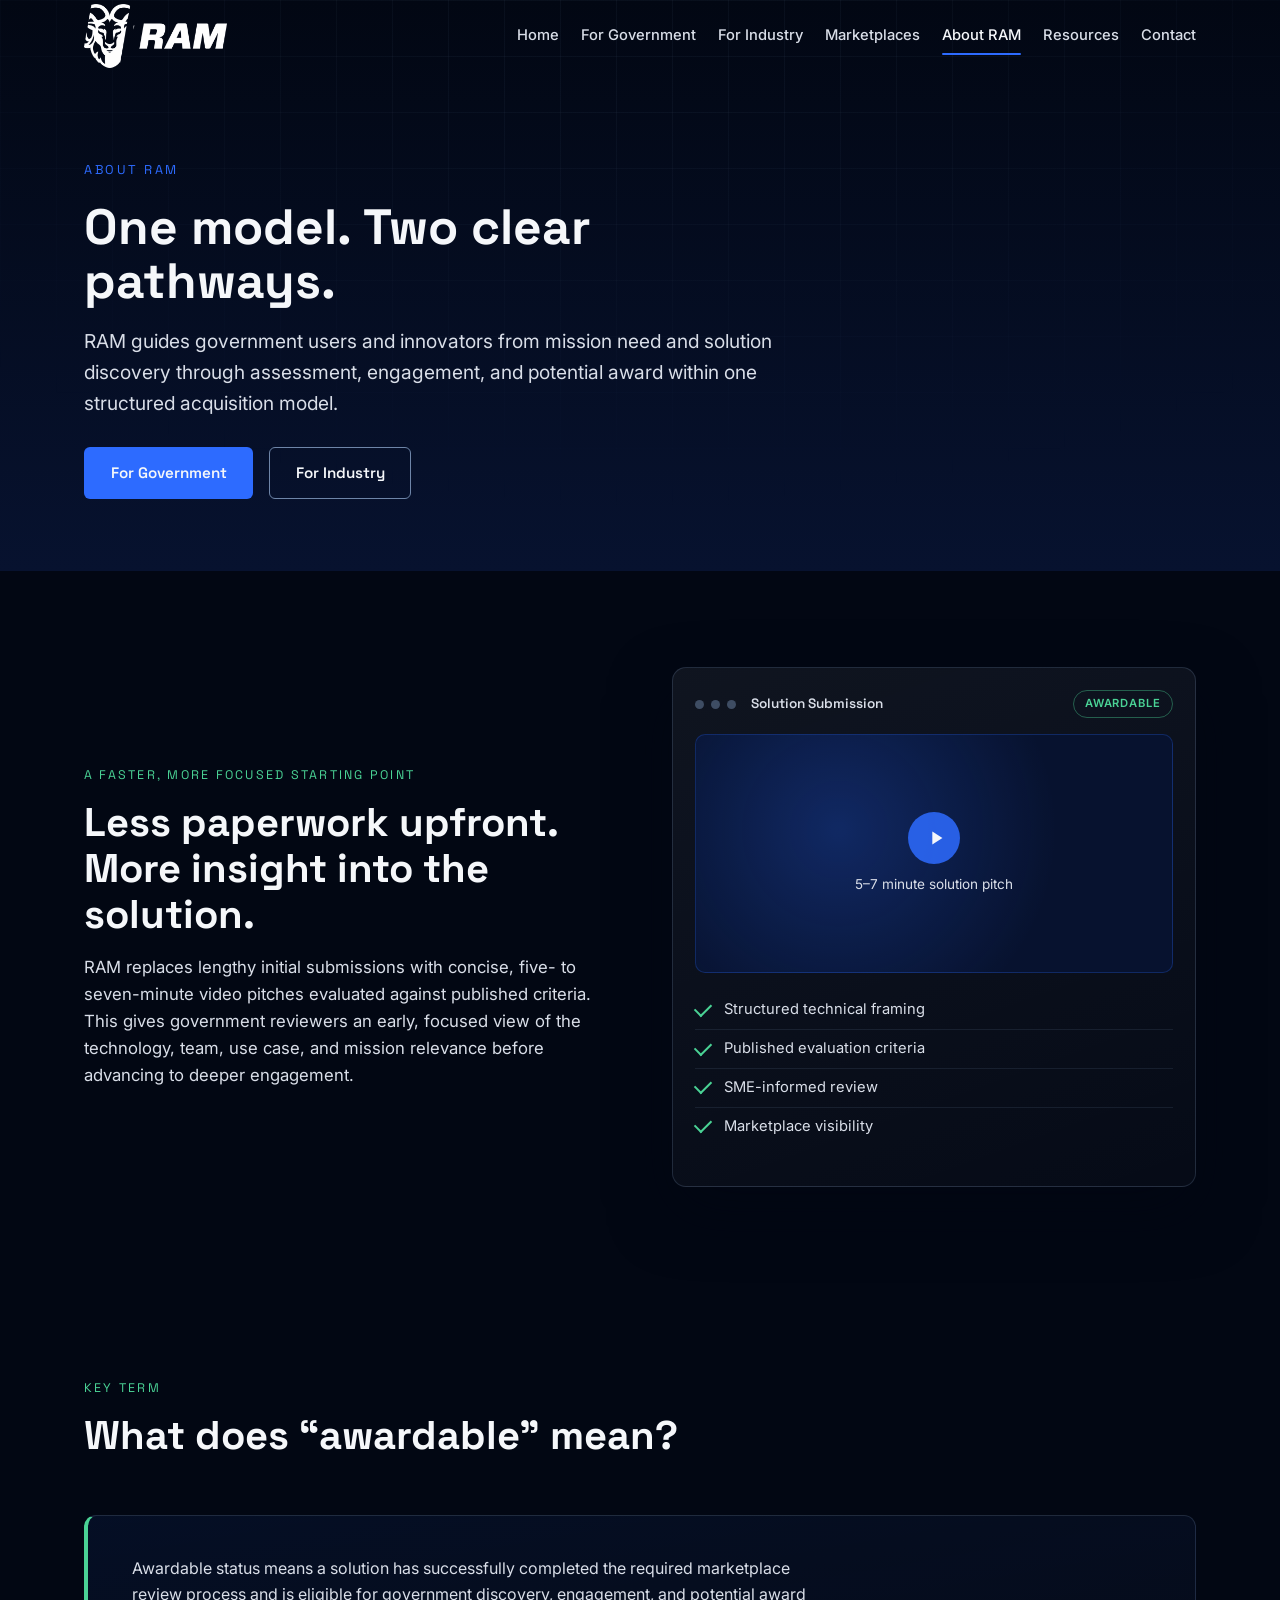
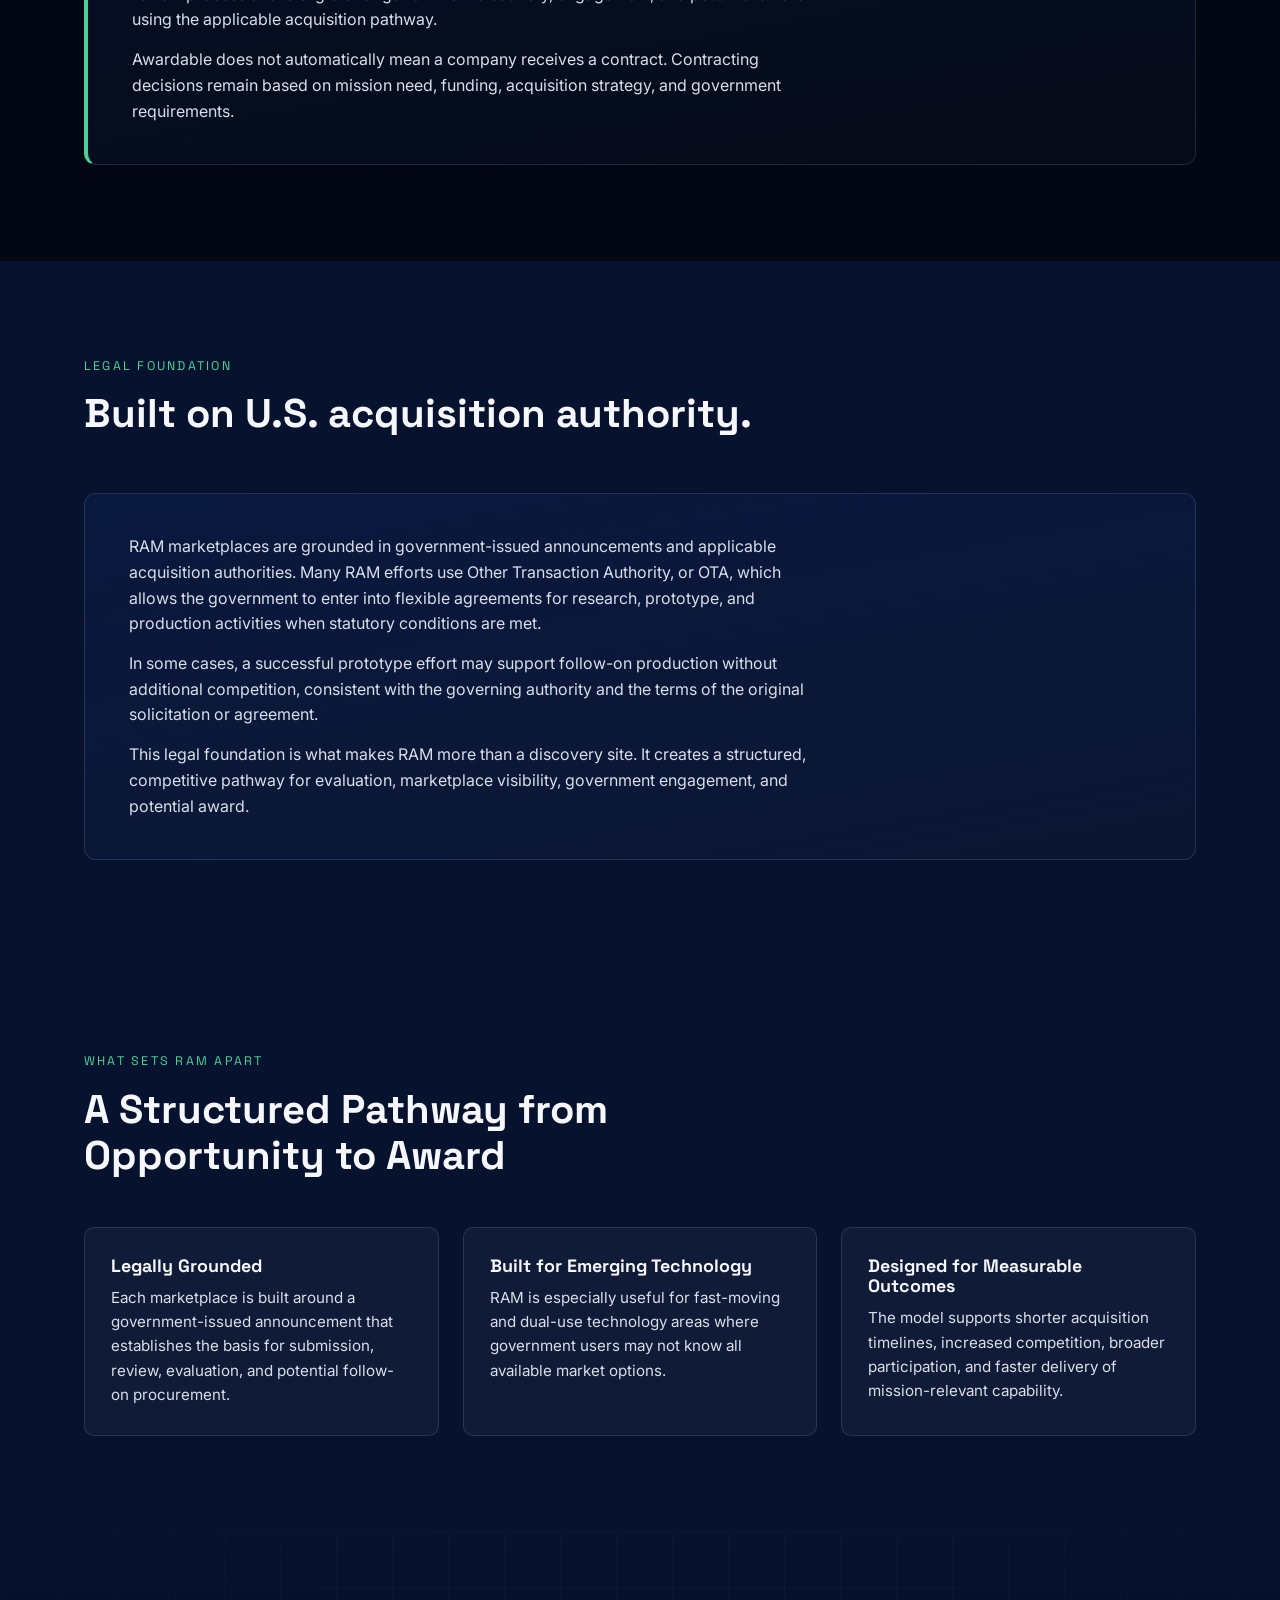
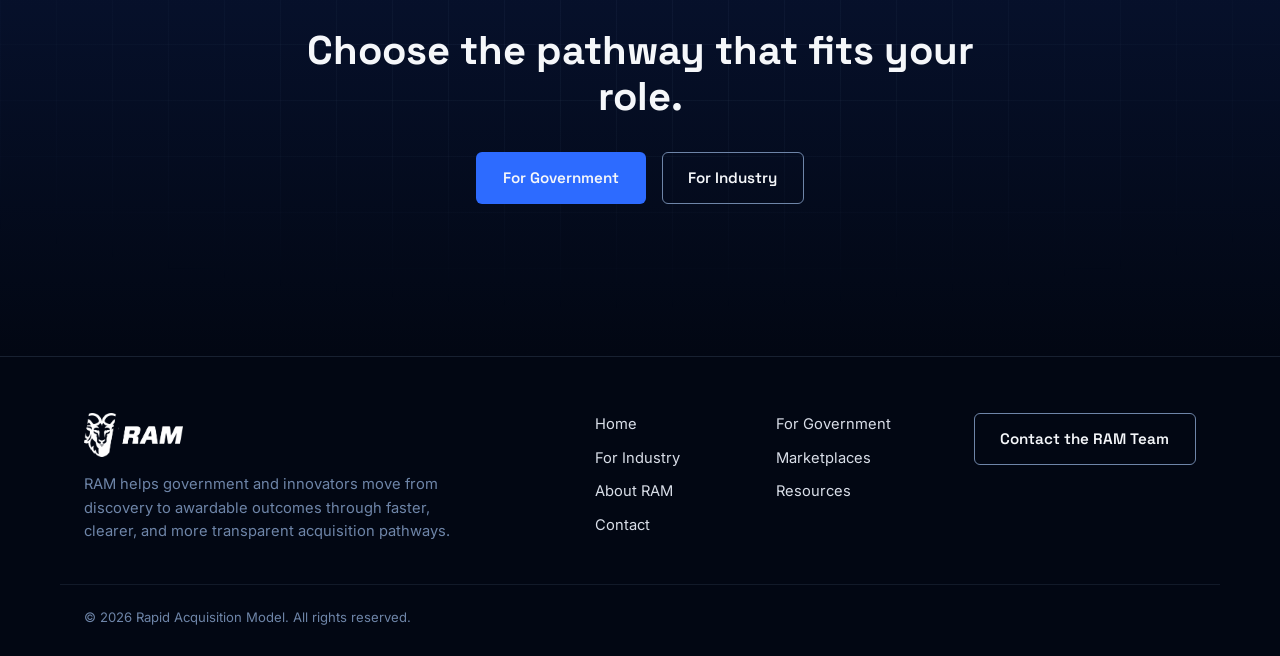
==== about/index.html @ b6690c90 "Restructure site to the Aug 2026 audience-routed layout Navigation becomes Home | For Government | F" ====
<!DOCTYPE html>
<html lang="en">
<head>
  <meta charset="UTF-8" />
  <meta name="viewport" content="width=device-width, initial-scale=1.0" />
  <title>About RAM | Rapid Acquisition Model</title>
  <meta name="description" content="How the Rapid Acquisition Model works: one structured acquisition model with two clear pathways, what awardable means, and the U.S. acquisition authority behind it." />
  <link rel="preconnect" href="https://fonts.googleapis.com" />
  <link rel="preconnect" href="https://fonts.gstatic.com" crossorigin />
  <link href="https://fonts.googleapis.com/css2?family=Inter:wght@400;500;600&family=Space+Grotesk:wght@500;600;700&display=swap" rel="stylesheet" />
  <link rel="stylesheet" href="../styles.css?v=11" />
</head>
<body>

  <header class="site-header" id="siteHeader">
    <div class="header-inner">
      <a href="../" class="brand" aria-label="Rapid Acquisition Model home">
        <img class="brand-logo" src="../assets/ram-logo.png?v=3" alt="RAM — Rapid Acquisition Marketplace" />
      </a>

      <nav class="main-nav" id="mainNav" aria-label="Primary">
        <a href="../">Home</a>
        <a href="../government/">For Government</a>
        <a href="../industry/">For Industry</a>
        <a href="../marketplaces/">Marketplaces</a>
        <a href="./" class="active" aria-current="page">About RAM</a>
        <a href="../resources/">Resources</a>
        <a href="../contact/">Contact</a>
      </nav>

      <button class="menu-toggle" id="menuToggle" aria-expanded="false" aria-controls="mainNav" aria-label="Toggle navigation menu">
        <span></span><span></span><span></span>
      </button>
    </div>
  </header>

  <main id="top">

    <!-- ============ Section 1 — Hero ============ -->
    <section class="page-hero">
      <div class="grid-overlay" aria-hidden="true"></div>
      <div class="container">
        <p class="hero-kicker">About RAM</p>
        <h1>One model. Two clear pathways.</h1>
        <p class="hero-sub">RAM guides government users and innovators from mission need and solution discovery through assessment, engagement, and potential award within one structured acquisition model.</p>
        <div class="hero-ctas">
          <a href="../government/" class="btn btn-primary">For Government</a>
          <a href="../industry/" class="btn btn-secondary">For Industry</a>
        </div>
      </div>
    </section>

    <!-- ============ Section 2 — A faster starting point ============ -->
    <section class="section starting-point" id="starting-point">
      <div class="container split">
        <div class="split-text">
          <p class="section-label reveal">A Faster, More Focused Starting Point</p>
          <h2 class="reveal">Less paperwork upfront. More insight into the solution.</h2>
          <p class="section-body reveal">RAM replaces lengthy initial submissions with concise, five- to seven-minute video pitches evaluated against published criteria. This gives government reviewers an early, focused view of the technology, team, use case, and mission relevance before advancing to deeper engagement.</p>
        </div>

        <div class="split-visual reveal" aria-label="Illustration of a video-based solution submission interface">
          <div class="ui-card">
            <div class="ui-card-header">
              <span class="ui-dot"></span><span class="ui-dot"></span><span class="ui-dot"></span>
              <span class="ui-title">Solution Submission</span>
              <span class="ui-status">Awardable</span>
            </div>
            <div class="ui-video">
              <span class="ui-play" aria-hidden="true">
                <svg viewBox="0 0 24 24" width="22" height="22" fill="#F5F7FA"><path d="M8 5v14l11-7z"/></svg>
              </span>
              <span class="ui-video-label">5–7 minute solution pitch</span>
            </div>
            <ul class="ui-checklist">
              <li>Structured technical framing</li>
              <li>Published evaluation criteria</li>
              <li>SME-informed review</li>
              <li>Marketplace visibility</li>
            </ul>
          </div>
        </div>
      </div>
    </section>

    <!-- ============ Section 3 — Awardable ============ -->
    <section class="section marketplaces" id="awardable">
      <div class="container">
        <p class="section-label reveal">Key Term</p>
        <h2 class="reveal">What does &ldquo;awardable&rdquo; mean?</h2>
        <div class="explain-band accent reveal">
          <p>Awardable status means a solution has successfully completed the required marketplace review process and is eligible for government discovery, engagement, and potential award using the applicable acquisition pathway.</p>
          <p>Awardable does not automatically mean a company receives a contract. Contracting decisions remain based on mission need, funding, acquisition strategy, and government requirements.</p>
        </div>
      </div>
    </section>

    <!-- ============ Section 4 — Legal foundation ============ -->
    <section class="section" id="authority">
      <div class="container">
        <p class="section-label reveal">Legal Foundation</p>
        <h2 class="reveal">Built on U.S. acquisition authority.</h2>
        <div class="explain-band reveal">
          <p>RAM marketplaces are grounded in government-issued announcements and applicable acquisition authorities. Many RAM efforts use Other Transaction Authority, or OTA, which allows the government to enter into flexible agreements for research, prototype, and production activities when statutory conditions are met.</p>
          <p>In some cases, a successful prototype effort may support follow-on production without additional competition, consistent with the governing authority and the terms of the original solicitation or agreement.</p>
          <p>This legal foundation is what makes RAM more than a discovery site. It creates a structured, competitive pathway for evaluation, marketplace visibility, government engagement, and potential award.</p>
        </div>
      </div>
    </section>

    <!-- ============ Section 5 — What Sets RAM Apart ============ -->
    <section class="section model" id="different">
      <div class="container">
        <p class="section-label reveal">What Sets RAM Apart</p>
        <h2 class="reveal">A Structured Pathway from Opportunity to Award</h2>

        <div class="card-row">
          <div class="info-card reveal">
            <h3>Legally Grounded</h3>
            <p>Each marketplace is built around a government-issued announcement that establishes the basis for submission, review, evaluation, and potential follow-on procurement.</p>
          </div>
          <div class="info-card reveal">
            <h3>Built for Emerging Technology</h3>
            <p>RAM is especially useful for fast-moving and dual-use technology areas where government users may not know all available market options.</p>
          </div>
          <div class="info-card reveal">
            <h3>Designed for Measurable Outcomes</h3>
            <p>The model supports shorter acquisition timelines, increased competition, broader participation, and faster delivery of mission-relevant capability.</p>
          </div>
        </div>
      </div>
    </section>

    <!-- ============ Section 6 — Closing CTA ============ -->
    <section class="section final-cta cta-band" id="engage">
      <div class="cta-bg" aria-hidden="true"><div class="grid-overlay"></div></div>
      <div class="container">
        <div class="cta-header">
          <h2 class="reveal">Choose the pathway that fits your role.</h2>
          <div class="cta-buttons reveal">
            <a href="../government/" class="btn btn-primary">For Government</a>
            <a href="../industry/" class="btn btn-secondary">For Industry</a>
          </div>
        </div>
      </div>
    </section>
  </main>

  <footer class="site-footer">
    <div class="container footer-grid">
      <div class="footer-brand">
        <a href="../" class="brand" aria-label="Rapid Acquisition Model home">
          <img class="brand-logo brand-logo-sm" src="../assets/ram-logo.png?v=3" alt="RAM — Rapid Acquisition Marketplace" />
        </a>
        <p>RAM helps government and innovators move from discovery to awardable outcomes through faster, clearer, and more transparent acquisition pathways.</p>
      </div>
      <nav class="footer-nav" aria-label="Footer">
        <a href="../">Home</a>
        <a href="../government/">For Government</a>
        <a href="../industry/">For Industry</a>
        <a href="../marketplaces/">Marketplaces</a>
        <a href="./">About RAM</a>
        <a href="../resources/">Resources</a>
        <a href="../contact/">Contact</a>
      </nav>
      <div class="footer-cta">
        <a href="../contact/" class="btn btn-secondary">Contact the RAM Team</a>
      </div>
    </div>
    <div class="container footer-bottom">
      <p>&copy; <span id="year"></span> Rapid Acquisition Model. All rights reserved.</p>
    </div>
  </footer>

  <script src="../script.js"></script>
</body>
</html>
---- styles.css ----
/* ==========================================================================
   Rapid Acquisition Marketplace — Design System
   Palette: Deep Navy #07122F, Midnight #020713, RAM Blue #2D6BFF,
   Steel Blue #6E85A8, Off White #F5F7FA, Cool Gray #D9DEE8, Signal Green #4AD295
   ========================================================================== */

:root {
  --navy: #07122F;
  --midnight: #020713;
  --blue: #2D6BFF;
  --steel: #6E85A8;
  --offwhite: #F5F7FA;
  --gray: #D9DEE8;
  --green: #4AD295;
  --card-bg: rgba(245, 247, 250, 0.04);
  --card-border: rgba(110, 133, 168, 0.25);
  --font-heading: "Space Grotesk", "Helvetica Neue", sans-serif;
  --font-body: "Inter", "Helvetica Neue", sans-serif;
  --container: 1160px;
  --header-h: 72px;
}

* { box-sizing: border-box; margin: 0; padding: 0; }

html { scroll-behavior: smooth; scroll-padding-top: calc(var(--header-h) + 12px); }

body {
  font-family: var(--font-body);
  background: var(--navy);
  color: var(--offwhite);
  line-height: 1.6;
  -webkit-font-smoothing: antialiased;
}

h1, h2, h3 { font-family: var(--font-heading); line-height: 1.15; }

h2 { font-size: clamp(1.7rem, 3.4vw, 2.5rem); max-width: 26ch; margin-bottom: 1rem; }

img, svg { display: block; max-width: 100%; }

a { color: inherit; }

.container { max-width: var(--container); margin: 0 auto; padding: 0 24px; }
.container.narrow { max-width: 820px; }

.section { padding: 96px 0; }

.section-label {
  font-family: var(--font-heading);
  text-transform: uppercase;
  letter-spacing: 0.18em;
  font-size: 0.78rem;
  color: var(--green);
  margin-bottom: 0.9rem;
}

.section-body { color: var(--gray); max-width: 64ch; font-size: 1.05rem; }

/* ============ Buttons ============ */
.btn {
  display: inline-block;
  font-family: var(--font-heading);
  font-weight: 600;
  font-size: 0.95rem;
  padding: 0.8rem 1.6rem;
  border-radius: 6px;
  text-decoration: none;
  border: 1px solid transparent;
  cursor: pointer;
  transition: transform 0.15s ease, box-shadow 0.15s ease, background 0.15s ease, border-color 0.15s ease;
}

.btn-primary {
  background: var(--blue);
  color: var(--offwhite);
}
.btn-primary:hover {
  background: #4a7eff;
  box-shadow: 0 6px 24px rgba(45, 107, 255, 0.35);
  transform: translateY(-1px);
}

.btn-secondary {
  background: transparent;
  color: var(--offwhite);
  border-color: var(--steel);
}
.btn-secondary:hover {
  border-color: var(--offwhite);
  transform: translateY(-1px);
}

/* ============ Header ============ */
.site-header {
  position: fixed;
  top: 0; left: 0; right: 0;
  z-index: 100;
  height: var(--header-h);
  background: transparent;
  border-bottom: 1px solid transparent;
  transition: background 0.25s ease, border-color 0.25s ease, backdrop-filter 0.25s ease;
}

.site-header.scrolled {
  background: rgba(2, 7, 19, 0.82);
  backdrop-filter: blur(12px);
  -webkit-backdrop-filter: blur(12px);
  border-bottom: 1px solid rgba(110, 133, 168, 0.25);
}

.header-inner {
  max-width: var(--container);
  margin: 0 auto;
  padding: 0 24px;
  height: 100%;
  display: flex;
  align-items: center;
  justify-content: space-between;
  gap: 24px;
}

.brand {
  display: flex;
  align-items: center;
  gap: 12px;
  text-decoration: none;
}

/* Official lockup is white-on-transparent; aligned with the content gutter. */
.brand-logo {
  height: 64px;
  width: auto;
}

.brand-logo-sm { height: 44px; margin-left: 0; }

.main-nav {
  display: flex;
  align-items: center;
  gap: 22px;
}

.main-nav a:not(.btn) {
  text-decoration: none;
  font-size: 0.92rem;
  font-weight: 500;
  color: var(--gray);
  transition: color 0.15s ease;
}
.main-nav a:not(.btn):hover { color: var(--offwhite); }

.main-nav a.active {
  color: var(--offwhite);
  position: relative;
}
.main-nav a.active::after {
  content: "";
  position: absolute;
  left: 0;
  right: 0;
  bottom: -8px;
  height: 2px;
  border-radius: 2px;
  background: var(--blue);
}

.nav-cta { padding: 0.55rem 1.15rem; font-size: 0.85rem; }

.menu-toggle {
  display: none;
  flex-direction: column;
  justify-content: center;
  gap: 5px;
  width: 42px;
  height: 42px;
  background: none;
  border: 1px solid var(--card-border);
  border-radius: 6px;
  cursor: pointer;
  padding: 10px;
}
.menu-toggle span {
  display: block;
  height: 2px;
  background: var(--offwhite);
  border-radius: 2px;
  transition: transform 0.2s ease, opacity 0.2s ease;
}
.menu-toggle[aria-expanded="true"] span:nth-child(1) { transform: translateY(7px) rotate(45deg); }
.menu-toggle[aria-expanded="true"] span:nth-child(2) { opacity: 0; }
.menu-toggle[aria-expanded="true"] span:nth-child(3) { transform: translateY(-7px) rotate(-45deg); }

/* ============ Hero ============ */
.hero {
  position: relative;
  min-height: 100vh;
  display: flex;
  align-items: center;
  padding: calc(var(--header-h) + 64px) 0 96px;
  background: linear-gradient(180deg, var(--midnight) 0%, var(--navy) 70%);
  overflow: hidden;
}

.hero-bg { position: absolute; inset: 0; }

.grid-overlay {
  position: absolute;
  inset: 0;
  background-image:
    linear-gradient(rgba(110, 133, 168, 0.07) 1px, transparent 1px),
    linear-gradient(90deg, rgba(110, 133, 168, 0.07) 1px, transparent 1px);
  background-size: 56px 56px;
  mask-image: radial-gradient(ellipse 80% 70% at 50% 40%, black 30%, transparent 100%);
  -webkit-mask-image: radial-gradient(ellipse 80% 70% at 50% 40%, black 30%, transparent 100%);
}

.hero-paths { position: absolute; inset: 0; width: 100%; height: 100%; }

.flow-path {
  stroke-dasharray: 6 10;
  animation: flow 22s linear infinite;
}
.flow-node { animation: pulse 3.2s ease-in-out infinite; }
.delay-1 { animation-delay: 1.2s; }
.delay-2 { animation-delay: 2.4s; }

@keyframes flow { to { stroke-dashoffset: -320; } }
@keyframes pulse { 0%, 100% { opacity: 0.4; } 50% { opacity: 1; } }

@media (prefers-reduced-motion: reduce) {
  .flow-path, .flow-node { animation: none; }
  html { scroll-behavior: auto; }
}

.hero-content { position: relative; z-index: 1; }

.hero-grid {
  display: grid;
  grid-template-columns: 1.1fr 0.9fr;
  gap: 56px;
  align-items: center;
  margin-bottom: 2.6rem;
}

.hero-video { min-width: 0; }

.video-frame {
  position: relative;
  aspect-ratio: 16 / 9;
  border-radius: 12px;
  overflow: hidden;
  border: 1px solid rgba(45, 107, 255, 0.35);
  background: var(--midnight);
  box-shadow: 0 24px 64px rgba(2, 7, 19, 0.65), 0 0 0 1px rgba(45, 107, 255, 0.12);
}

.video-frame iframe {
  position: absolute;
  inset: 0;
  width: 100%;
  height: 100%;
  border: 0;
}

.video-caption {
  margin-top: 0.9rem;
  text-align: center;
  font-size: 0.88rem;
  color: var(--steel);
}

.hero-kicker {
  font-family: var(--font-heading);
  text-transform: uppercase;
  letter-spacing: 0.2em;
  font-size: 0.8rem;
  color: var(--blue);
  margin-bottom: 1.2rem;
}

.hero h1 {
  font-size: clamp(2.1rem, 3.6vw, 3.1rem);
  font-weight: 700;
  line-height: 1.08;
  max-width: 21ch;
  margin-bottom: 1.4rem;
}

.hero-sub {
  font-size: clamp(1.05rem, 1.6vw, 1.2rem);
  color: var(--gray);
  max-width: 60ch;
  margin-bottom: 2rem;
}

.hero-ctas { display: flex; gap: 16px; flex-wrap: wrap; margin-top: 2.6rem; }

.hero-support { color: var(--steel); font-size: 0.95rem; max-width: 60ch; }

.proof-chips {
  display: grid;
  grid-template-columns: repeat(4, 1fr);
  gap: 16px;
  list-style: none;
}
.proof-chips li {
  font-family: var(--font-heading);
  font-size: 0.95rem;
  font-weight: 500;
  text-align: center;
  padding: 0.85rem 1.1rem;
  border: 1px solid var(--card-border);
  border-radius: 999px;
  background: var(--card-bg);
  color: var(--gray);
  transition: border-color 0.2s ease, color 0.2s ease, transform 0.2s ease;
}
.proof-chips li:hover {
  border-color: var(--blue);
  color: var(--offwhite);
  transform: translateY(-2px);
}

/* ============ Metrics ============ */
.metrics {
  background: var(--midnight);
  border-top: 1px solid rgba(110, 133, 168, 0.18);
  border-bottom: 1px solid rgba(110, 133, 168, 0.18);
  padding: 72px 0;
}

.metric-grid {
  display: grid;
  grid-template-columns: repeat(3, 1fr);
  gap: 28px;
}

.metric-card { padding: 8px 4px; }

.metric-value {
  display: block;
  font-family: var(--font-heading);
  font-size: clamp(2.2rem, 3.6vw, 3rem);
  font-weight: 700;
  color: var(--offwhite);
  margin-bottom: 0.3rem;
}

.metric-label {
  display: block;
  font-family: var(--font-heading);
  font-weight: 600;
  font-size: 0.98rem;
  color: var(--green);
  margin-bottom: 0.5rem;
}

.metric-card p { color: var(--steel); font-size: 0.9rem; }

/* ============ Generic cards ============ */
.card-row {
  display: grid;
  grid-template-columns: repeat(3, 1fr);
  gap: 24px;
  margin-top: 3rem;
}

.outcomes-row { grid-template-columns: repeat(4, 1fr); }

.info-card {
  background: var(--card-bg);
  border: 1px solid var(--card-border);
  border-radius: 10px;
  padding: 28px 26px;
  transition: border-color 0.2s ease, transform 0.2s ease;
}
.info-card:hover { border-color: var(--blue); transform: translateY(-3px); }
.info-card h3 { font-size: 1.12rem; margin-bottom: 0.6rem; }
.info-card p { color: var(--gray); font-size: 0.95rem; }

/* ============ Model cards ============ */
.model-cards {
  display: grid;
  grid-template-columns: repeat(3, 1fr);
  gap: 24px;
  margin-top: 3rem;
}

.model-card {
  text-align: left;
  font-family: var(--font-body);
  background: var(--card-bg);
  border: 1px solid var(--card-border);
  border-radius: 10px;
  padding: 30px 28px;
  color: var(--offwhite);
  cursor: pointer;
  transition: border-color 0.2s ease, transform 0.2s ease, box-shadow 0.2s ease;
}
.model-card:hover, .model-card:focus-visible {
  border-color: var(--blue);
  transform: translateY(-3px);
  box-shadow: 0 10px 32px rgba(2, 7, 19, 0.5);
}

.model-icon {
  display: inline-flex;
  align-items: center;
  justify-content: center;
  width: 52px;
  height: 52px;
  border-radius: 10px;
  background: rgba(45, 107, 255, 0.12);
  border: 1px solid rgba(45, 107, 255, 0.3);
  margin-bottom: 1.1rem;
}

.model-card h3 { font-size: 1.3rem; margin-bottom: 0.5rem; }
.model-card > p { color: var(--gray); font-size: 0.97rem; }

.model-expand {
  display: block;
  max-height: 0;
  overflow: hidden;
  color: var(--steel);
  font-size: 0.92rem;
  transition: max-height 0.3s ease, margin-top 0.3s ease;
}
.model-card:hover .model-expand,
.model-card[aria-expanded="true"] .model-expand {
  max-height: 8em;
  margin-top: 0.8rem;
}

/* ============ Starting point split ============ */
.starting-point { background: var(--midnight); }

.split {
  display: grid;
  grid-template-columns: 1fr 1fr;
  gap: 64px;
  align-items: center;
}

.split-text .btn { margin-top: 1.6rem; }

.ui-card {
  background: linear-gradient(160deg, rgba(245, 247, 250, 0.06), rgba(245, 247, 250, 0.02));
  border: 1px solid var(--card-border);
  border-radius: 14px;
  padding: 22px;
  box-shadow: 0 24px 60px rgba(2, 7, 19, 0.6);
}

.ui-card-header {
  display: flex;
  align-items: center;
  gap: 7px;
  margin-bottom: 16px;
}
.ui-dot { width: 9px; height: 9px; border-radius: 50%; background: var(--steel); opacity: 0.5; }
.ui-title {
  font-family: var(--font-heading);
  font-size: 0.85rem;
  font-weight: 600;
  margin-left: 8px;
  color: var(--gray);
}
.ui-status {
  margin-left: auto;
  font-size: 0.7rem;
  font-weight: 600;
  letter-spacing: 0.08em;
  text-transform: uppercase;
  color: var(--green);
  border: 1px solid rgba(74, 210, 149, 0.4);
  border-radius: 999px;
  padding: 0.25rem 0.7rem;
}

.ui-video {
  position: relative;
  aspect-ratio: 16 / 8;
  border-radius: 10px;
  background:
    radial-gradient(circle at 30% 40%, rgba(45, 107, 255, 0.25), transparent 60%),
    var(--navy);
  border: 1px solid rgba(45, 107, 255, 0.25);
  display: flex;
  flex-direction: column;
  align-items: center;
  justify-content: center;
  gap: 10px;
  margin-bottom: 18px;
}
.ui-play {
  display: inline-flex;
  align-items: center;
  justify-content: center;
  width: 52px;
  height: 52px;
  border-radius: 50%;
  background: rgba(45, 107, 255, 0.85);
  padding-left: 4px;
}
.ui-video-label { font-size: 0.85rem; color: var(--gray); }

.ui-checklist { list-style: none; margin-bottom: 18px; }
.ui-checklist li {
  position: relative;
  padding: 0.45rem 0 0.45rem 1.8rem;
  font-size: 0.92rem;
  color: var(--gray);
  border-bottom: 1px solid rgba(110, 133, 168, 0.15);
}
.ui-checklist li:last-child { border-bottom: none; }
.ui-checklist li::before {
  content: "";
  position: absolute;
  left: 0;
  top: 0.78em;
  width: 14px;
  height: 8px;
  border-left: 2px solid var(--green);
  border-bottom: 2px solid var(--green);
  transform: rotate(-45deg);
}

.ui-tags { display: flex; flex-wrap: wrap; gap: 8px; }
.ui-tags span {
  font-size: 0.72rem;
  font-weight: 600;
  letter-spacing: 0.05em;
  color: var(--steel);
  border: 1px solid var(--card-border);
  border-radius: 999px;
  padding: 0.25rem 0.7rem;
}

/* ============ Process ============ */
.process-layout {
  display: grid;
  grid-template-columns: 1fr 1.4fr;
  gap: 64px;
  align-items: start;
}

.process-intro {
  position: sticky;
  top: calc(var(--header-h) + 40px);
}

.process-steps {
  list-style: none;
  position: relative;
  padding-left: 0;
}
.process-steps::before {
  content: "";
  position: absolute;
  left: 27px;
  top: 10px;
  bottom: 10px;
  width: 1px;
  background: linear-gradient(180deg, var(--blue), rgba(110, 133, 168, 0.25));
}

.process-step {
  display: flex;
  gap: 28px;
  padding: 26px 0;
  position: relative;
}

.step-number {
  flex-shrink: 0;
  display: inline-flex;
  align-items: center;
  justify-content: center;
  width: 54px;
  height: 54px;
  border-radius: 50%;
  font-family: var(--font-heading);
  font-weight: 700;
  font-size: 1rem;
  color: var(--blue);
  background: var(--navy);
  border: 1px solid rgba(45, 107, 255, 0.45);
  position: relative;
  z-index: 1;
}

.process-step h3 { font-size: 1.2rem; margin-bottom: 0.4rem; }
.process-step p { color: var(--gray); font-size: 0.97rem; max-width: 52ch; }

/* ============ Marketplaces ============ */
.marketplaces { background: var(--midnight); }

.marketplace-grid {
  display: grid;
  grid-template-columns: repeat(2, 1fr);
  gap: 24px;
  margin-top: 3rem;
}

.marketplace-card {
  background: var(--card-bg);
  border: 1px solid var(--card-border);
  border-radius: 10px;
  padding: 30px 28px;
  display: flex;
  flex-direction: column;
  transition: border-color 0.25s ease, box-shadow 0.25s ease, transform 0.25s ease;
}
.marketplace-card:hover {
  border-color: var(--blue);
  box-shadow: 0 0 0 1px rgba(45, 107, 255, 0.3), 0 14px 40px rgba(2, 7, 19, 0.55);
  transform: translateY(-3px);
}

.marketplace-card h3 { font-size: 1.25rem; margin-bottom: 0.6rem; }
.marketplace-card > p { color: var(--gray); font-size: 0.96rem; margin-bottom: 1.2rem; }

.card-cta {
  margin-top: auto;
  font-family: var(--font-heading);
  font-weight: 600;
  font-size: 0.9rem;
  color: var(--blue);
  text-decoration: none;
}
.card-cta::after { content: " \2192"; transition: margin-left 0.15s ease; }
.card-cta:hover::after { margin-left: 4px; }

/* ============ Impact pillars ============ */
.impact { background: var(--midnight); }

.pillar-grid {
  display: grid;
  grid-template-columns: repeat(4, 1fr);
  gap: 24px;
  margin-top: 3rem;
}

.pillar-card {
  background: var(--card-bg);
  border: 1px solid var(--card-border);
  border-radius: 10px;
  padding: 28px 24px;
  transition: border-color 0.2s ease, transform 0.2s ease;
}
.pillar-card:hover { border-color: rgba(74, 210, 149, 0.5); transform: translateY(-3px); }

.pillar-icon {
  display: inline-flex;
  align-items: center;
  justify-content: center;
  width: 48px;
  height: 48px;
  border-radius: 10px;
  background: rgba(74, 210, 149, 0.1);
  border: 1px solid rgba(74, 210, 149, 0.3);
  margin-bottom: 1rem;
}

.pillar-card h3 { font-size: 1.08rem; margin-bottom: 0.5rem; }
.pillar-card p { color: var(--gray); font-size: 0.92rem; }

/* ============ Audience split ============ */
.audience-grid {
  display: grid;
  grid-template-columns: 1fr 1fr;
  gap: 28px;
  margin-top: 3rem;
}

.audience-card {
  background: linear-gradient(170deg, rgba(45, 107, 255, 0.08), rgba(245, 247, 250, 0.02));
  border: 1px solid var(--card-border);
  border-radius: 12px;
  padding: 40px 36px;
  display: flex;
  flex-direction: column;
}

.audience-tag {
  font-family: var(--font-heading);
  text-transform: uppercase;
  letter-spacing: 0.16em;
  font-size: 0.75rem;
  color: var(--green);
  margin-bottom: 1rem;
}

.audience-card h3 { font-size: 1.45rem; margin-bottom: 0.8rem; }
.audience-card > p { color: var(--gray); margin-bottom: 1.4rem; }

.audience-card ul {
  list-style: none;
  margin-bottom: 2rem;
}
.audience-card li {
  position: relative;
  padding: 0.4rem 0 0.4rem 1.7rem;
  color: var(--gray);
  font-size: 0.96rem;
}
.audience-card li::before {
  content: "";
  position: absolute;
  left: 0;
  top: 0.85em;
  width: 12px;
  height: 7px;
  border-left: 2px solid var(--blue);
  border-bottom: 2px solid var(--blue);
  transform: rotate(-45deg);
}

.audience-card .btn { margin-top: auto; align-self: flex-start; }

/* ============ FAQ ============ */
.faq { background: var(--midnight); }

.faq-list { margin-top: 2.4rem; }

.faq-item {
  border: 1px solid var(--card-border);
  border-radius: 10px;
  background: var(--card-bg);
  margin-bottom: 12px;
  overflow: hidden;
}

.faq-item summary {
  font-family: var(--font-heading);
  font-weight: 600;
  font-size: 1.02rem;
  padding: 20px 56px 20px 24px;
  cursor: pointer;
  list-style: none;
  position: relative;
  transition: color 0.15s ease;
}
.faq-item summary::-webkit-details-marker { display: none; }
.faq-item summary::after {
  content: "";
  position: absolute;
  right: 24px;
  top: 50%;
  width: 10px;
  height: 10px;
  border-right: 2px solid var(--steel);
  border-bottom: 2px solid var(--steel);
  transform: translateY(-70%) rotate(45deg);
  transition: transform 0.2s ease;
}
.faq-item[open] summary { color: var(--blue); }
.faq-item[open] summary::after { transform: translateY(-30%) rotate(225deg); }

.faq-item p {
  padding: 0 24px 22px;
  color: var(--gray);
  font-size: 0.97rem;
  max-width: 70ch;
}

/* ============ Final CTA / Contact ============ */
.final-cta {
  position: relative;
  background: linear-gradient(180deg, var(--navy) 0%, var(--midnight) 100%);
  overflow: hidden;
}

.cta-bg { position: absolute; inset: 0; }
.cta-bg .grid-overlay {
  mask-image: radial-gradient(ellipse 70% 60% at 50% 30%, black 20%, transparent 100%);
  -webkit-mask-image: radial-gradient(ellipse 70% 60% at 50% 30%, black 20%, transparent 100%);
}

.final-cta .container { position: relative; z-index: 1; }

.cta-header { text-align: center; margin-bottom: 3.5rem; }
.cta-header h2 { margin-left: auto; margin-right: auto; }
.cta-header .section-body { margin: 0 auto; }

.contact-form {
  max-width: 760px;
  margin: 0 auto;
  background: rgba(2, 7, 19, 0.6);
  border: 1px solid var(--card-border);
  border-radius: 14px;
  padding: 40px;
  backdrop-filter: blur(8px);
  -webkit-backdrop-filter: blur(8px);
}

.contact-form h3 {
  font-size: 1.35rem;
  margin-bottom: 1.8rem;
  text-align: center;
}

.form-grid {
  display: grid;
  grid-template-columns: 1fr 1fr;
  gap: 18px;
  margin-bottom: 1.8rem;
}

.form-grid label {
  display: flex;
  flex-direction: column;
  gap: 7px;
  font-size: 0.85rem;
  font-weight: 500;
  color: var(--gray);
}

.form-grid .full { grid-column: 1 / -1; }

.form-grid input,
.form-grid select,
.form-grid textarea {
  font-family: var(--font-body);
  font-size: 0.95rem;
  color: var(--offwhite);
  background: rgba(245, 247, 250, 0.05);
  border: 1px solid var(--card-border);
  border-radius: 7px;
  padding: 0.7rem 0.9rem;
  transition: border-color 0.15s ease, box-shadow 0.15s ease;
}
.form-grid input:focus,
.form-grid select:focus,
.form-grid textarea:focus {
  outline: none;
  border-color: var(--blue);
  box-shadow: 0 0 0 3px rgba(45, 107, 255, 0.2);
}

.form-grid select option { background: var(--navy); }

.consent {
  flex-direction: row !important;
  align-items: flex-start;
  gap: 10px !important;
}
.consent input {
  width: 18px;
  height: 18px;
  margin-top: 2px;
  accent-color: var(--blue);
}

.contact-form .btn { display: block; width: 100%; }

.form-confirmation {
  margin-top: 1.4rem;
  text-align: center;
  color: var(--green);
  font-weight: 500;
}

/* Shown when the submission could not be delivered. */
.form-confirmation.is-error { color: #FF9A8B; }

/* ============ Footer ============ */
.site-footer {
  background: var(--midnight);
  border-top: 1px solid rgba(110, 133, 168, 0.2);
  padding: 56px 0 28px;
}

.footer-grid {
  display: grid;
  grid-template-columns: 1.4fr 1fr auto;
  gap: 48px;
  align-items: start;
  margin-bottom: 40px;
}

.footer-brand p {
  margin-top: 1rem;
  color: var(--steel);
  font-size: 0.92rem;
  max-width: 44ch;
}

.footer-nav {
  display: grid;
  grid-template-columns: 1fr 1fr;
  gap: 10px 32px;
}
.footer-nav a {
  text-decoration: none;
  color: var(--gray);
  font-size: 0.92rem;
}
.footer-nav a:hover { color: var(--offwhite); }

.footer-bottom {
  border-top: 1px solid rgba(110, 133, 168, 0.15);
  padding-top: 22px;
  color: var(--steel);
  font-size: 0.82rem;
}

/* ============ Page hero (interior pages) ============ */
.page-hero {
  position: relative;
  padding: calc(var(--header-h) + 88px) 0 72px;
  background: linear-gradient(180deg, var(--midnight) 0%, var(--navy) 100%);
  overflow: hidden;
}

.page-hero .grid-overlay {
  mask-image: radial-gradient(ellipse 75% 90% at 50% 0%, black 20%, transparent 100%);
  -webkit-mask-image: radial-gradient(ellipse 75% 90% at 50% 0%, black 20%, transparent 100%);
}

.page-hero .container { position: relative; z-index: 1; }

.page-hero h1 {
  font-size: clamp(2rem, 4vw, 3.1rem);
  font-weight: 700;
  line-height: 1.1;
  max-width: 24ch;
  margin-bottom: 1.1rem;
}

.page-hero .hero-sub { margin-bottom: 0; }
.page-hero .hero-ctas { margin: 1.8rem 0 0; }

/* ============ CTA band (interior pages) ============ */
.cta-band { text-align: center; }
.cta-band h2 { margin-left: auto; margin-right: auto; }
.cta-band .section-body { margin: 0 auto; }

.cta-buttons {
  display: flex;
  justify-content: center;
  flex-wrap: wrap;
  gap: 16px;
  margin-top: 2rem;
}

/* ============ Resource cards ============ */
.resource-grid {
  display: grid;
  grid-template-columns: repeat(3, 1fr);
  gap: 24px;
  margin-top: 3rem;
}

.resource-card {
  background: var(--card-bg);
  border: 1px solid var(--card-border);
  border-radius: 10px;
  padding: 28px 26px;
  display: flex;
  flex-direction: column;
  transition: border-color 0.2s ease, transform 0.2s ease;
}
.resource-card:hover { border-color: var(--blue); transform: translateY(-3px); }

.resource-card h3 { font-size: 1.12rem; margin-bottom: 0.6rem; }
.resource-card > p { color: var(--gray); font-size: 0.93rem; margin-bottom: 1.2rem; }

.resource-meta {
  display: flex;
  flex-wrap: wrap;
  gap: 8px;
  margin-bottom: 1.2rem;
}
.resource-meta span {
  font-size: 0.7rem;
  font-weight: 600;
  letter-spacing: 0.08em;
  text-transform: uppercase;
  color: var(--steel);
  border: 1px solid var(--card-border);
  border-radius: 999px;
  padding: 0.25rem 0.7rem;
}
.resource-meta .audience { color: var(--green); border-color: rgba(74, 210, 149, 0.35); }

.resource-card .card-cta { margin-top: auto; }

/* ============ Featured link band ============ */
.featured-link {
  display: flex;
  align-items: center;
  justify-content: space-between;
  gap: 28px;
  flex-wrap: wrap;
  background: linear-gradient(170deg, rgba(45, 107, 255, 0.1), rgba(245, 247, 250, 0.02));
  border: 1px solid var(--card-border);
  border-radius: 12px;
  padding: 36px 40px;
  margin-top: 3rem;
}
.featured-link h3 { font-size: 1.3rem; margin-bottom: 0.4rem; }
.featured-link p { color: var(--gray); font-size: 0.95rem; max-width: 56ch; }

/* ============ Contact path cards ============ */
.contact-paths {
  display: grid;
  grid-template-columns: repeat(3, 1fr);
  gap: 24px;
  margin-top: 3rem;
}

.contact-path-card {
  background: var(--card-bg);
  border: 1px solid var(--card-border);
  border-radius: 10px;
  padding: 30px 28px;
  transition: border-color 0.2s ease, transform 0.2s ease;
}
.contact-path-card:hover { border-color: var(--blue); transform: translateY(-3px); }
.contact-path-card h3 { font-size: 1.15rem; margin-bottom: 0.6rem; }
.contact-path-card p { color: var(--gray); font-size: 0.94rem; }

/* ============ Recognition ============ */
.recognition-grid {
  display: grid;
  grid-template-columns: repeat(2, 1fr);
  gap: 24px;
  margin-top: 3rem;
}

.recognition-card {
  display: flex;
  gap: 20px;
  align-items: flex-start;
  background: var(--card-bg);
  border: 1px solid var(--card-border);
  border-radius: 10px;
  padding: 26px 26px;
  transition: border-color 0.2s ease;
}
.recognition-card:hover { border-color: rgba(74, 210, 149, 0.5); }

.recognition-icon {
  flex-shrink: 0;
  display: inline-flex;
  align-items: center;
  justify-content: center;
  width: 44px;
  height: 44px;
  border-radius: 10px;
  background: rgba(74, 210, 149, 0.1);
  border: 1px solid rgba(74, 210, 149, 0.3);
}

.recognition-card h3 { font-size: 1.02rem; margin-bottom: 0.3rem; }
.recognition-card p { color: var(--gray); font-size: 0.92rem; }

/* ============ Explanation band ============ */
.explain-band {
  background: linear-gradient(170deg, rgba(45, 107, 255, 0.08), rgba(245, 247, 250, 0.02));
  border: 1px solid var(--card-border);
  border-radius: 12px;
  padding: 40px 44px;
  margin-top: 3.5rem;
}
.explain-band h3 { font-size: 1.35rem; margin-bottom: 0.7rem; }
.explain-band p { color: var(--gray); max-width: 70ch; }

/* ============ Process step bullets ============ */
.process-step ul {
  list-style: none;
  margin-top: 0.7rem;
}
.process-step ul li {
  position: relative;
  padding: 0.28rem 0 0.28rem 1.6rem;
  color: var(--gray);
  font-size: 0.94rem;
}
.process-step ul li a {
  color: var(--gray);
  text-decoration: underline;
  text-decoration-color: rgba(45, 107, 255, 0.5);
  text-underline-offset: 3px;
  transition: color 0.15s ease;
}
.process-step ul li a:hover { color: var(--offwhite); }
.process-step ul li::before {
  content: "";
  position: absolute;
  left: 0;
  top: 0.72em;
  width: 11px;
  height: 6px;
  border-left: 2px solid var(--blue);
  border-bottom: 2px solid var(--blue);
  transform: rotate(-45deg);
}

/* ============ Scroll reveal ============ */
.reveal {
  opacity: 0;
  transform: translateY(22px);
  transition: opacity 0.6s ease, transform 0.6s ease;
}
.reveal.visible { opacity: 1; transform: none; }

@media (prefers-reduced-motion: reduce) {
  .reveal { opacity: 1; transform: none; transition: none; }
}

/* ==========================================================================
   Brief components: BLUF, metric note, pathways, explainers
   ========================================================================== */

/* BLUF "What RAM Does" statement + callout */
.statement {
  font-family: var(--font-heading);
  font-weight: 500;
  font-size: clamp(1.3rem, 2.4vw, 1.7rem);
  line-height: 1.45;
  color: var(--offwhite);
  max-width: 60ch;
}
.statement strong { color: var(--blue); font-weight: 600; }

.callout-box {
  margin-top: 2rem;
  background: linear-gradient(170deg, rgba(45, 107, 255, 0.1), rgba(245, 247, 250, 0.02));
  border: 1px solid var(--card-border);
  border-left: 4px solid var(--blue);
  border-radius: 10px;
  padding: 26px 30px;
  color: var(--gray);
  font-size: 1.02rem;
  max-width: 78ch;
}

/* Note line below the metric strip */
.metric-note {
  margin-top: 2.4rem;
  text-align: center;
  color: var(--steel);
  font-size: 0.92rem;
  max-width: 90ch;
  margin-left: auto;
  margin-right: auto;
}

/* Contact path cards act as email links */
a.contact-path-card {
  text-decoration: none;
  color: inherit;
  display: flex;
  flex-direction: column;
}
a.contact-path-card .card-cta { margin-top: 1rem; }

/* Agency logo grid — each cell shows the approved logo file, or falls back to
   the agency name until that file is added to assets/agencies/. */
.agency-grid {
  display: grid;
  grid-template-columns: repeat(5, 1fr);
  gap: 20px;
}

.agency-logo {
  display: flex;
  align-items: center;
  justify-content: center;
  min-height: 120px;
  padding: 22px 18px;
  border: 1px solid var(--card-border);
  border-radius: 10px;
  background: var(--card-bg);
  transition: border-color 0.2s ease, transform 0.2s ease;
}
.agency-logo:hover { border-color: var(--steel); transform: translateY(-2px); }

/* Every logo file is centred on an identical 2.5:1 transparent canvas, so a
   full-width image gives each mark the same footprint and optical weight. */
.agency-logo img {
  width: 100%;
  height: auto;
}

.agency-logo .agency-name {
  display: none;
  font-family: var(--font-heading);
  font-weight: 600;
  font-size: 0.95rem;
  line-height: 1.3;
  text-align: center;
  color: var(--gray);
}
.agency-logo.logo-missing .agency-name { display: block; }

/* Caption above the marketplace-sponsors grid */
.org-caption {
  font-family: var(--font-heading);
  text-transform: uppercase;
  letter-spacing: 0.14em;
  font-size: 0.72rem;
  font-weight: 600;
  color: var(--steel);
  margin: 2.4rem 0 1rem;
}

/* Innovator pathway accent (green) to distinguish from government (blue) */
.process.pathway-innovator .process-steps::before {
  background: linear-gradient(180deg, var(--green), rgba(110, 133, 168, 0.25));
}
.process.pathway-innovator .step-number {
  color: var(--green);
  border-color: rgba(74, 210, 149, 0.5);
}
.process.pathway-innovator .process-step ul li::before {
  border-left-color: var(--green);
  border-bottom-color: var(--green);
}

/* Awardable / acquisition-authority explainer emphasis */
.explain-band.accent {
  border-left: 4px solid var(--green);
}
.explain-band p + p { margin-top: 0.9rem; }

/* ==========================================================================
   Aug 2026: audience-routed layout components
   ========================================================================== */

/* Standalone overview-video section (video no longer lives in the hero) */
.video-section { background: var(--midnight); text-align: center; }
.video-section h2 { margin: 0 auto 2.4rem; }
.video-section .video-frame { max-width: 860px; margin: 0 auto; }
.video-section .proof-chips { max-width: 860px; margin: 2.4rem auto 0; }

/* Compact marketplace preview (Home) — names only, no descriptions */
.mini-grid {
  display: grid;
  grid-template-columns: repeat(5, 1fr);
  gap: 16px;
  margin: 2.6rem 0 0;
}

.mini-card {
  display: flex;
  align-items: center;
  justify-content: center;
  text-align: center;
  min-height: 92px;
  padding: 18px 14px;
  font-family: var(--font-heading);
  font-weight: 600;
  font-size: 0.92rem;
  line-height: 1.3;
  color: var(--gray);
  text-decoration: none;
  background: var(--card-bg);
  border: 1px solid var(--card-border);
  border-radius: 10px;
  transition: border-color 0.2s ease, color 0.2s ease, transform 0.2s ease;
}
.mini-card:hover {
  border-color: var(--blue);
  color: var(--offwhite);
  transform: translateY(-2px);
}

/* "What do you need to do?" task cards on the audience pages */
.task-grid {
  display: grid;
  grid-template-columns: repeat(3, 1fr);
  gap: 24px;
  margin-top: 3rem;
}

.task-card {
  display: flex;
  flex-direction: column;
  background: var(--card-bg);
  border: 1px solid var(--card-border);
  border-radius: 10px;
  padding: 30px 28px;
  transition: border-color 0.2s ease, transform 0.2s ease;
}
.task-card:hover { border-color: var(--blue); transform: translateY(-3px); }
.task-card h3 { font-size: 1.15rem; margin-bottom: 0.6rem; }
.task-card p { color: var(--gray); font-size: 0.95rem; margin-bottom: 1.4rem; }
.task-card .btn { margin-top: auto; align-self: flex-start; }

/* Marketplace cards on the industry page carry a single action button */
.marketplace-card .btn { margin-top: auto; align-self: flex-start; }

/* Contact routing cards now drive the form rather than opening mail */
.contact-path-card .btn { margin-top: 1.4rem; align-self: flex-start; }
.contact-path-card { display: flex; flex-direction: column; }

/* Inquiry subtype is revealed only when the chosen type has subtypes */
.form-field-hidden { display: none !important; }

@media (max-width: 1024px) {
  .mini-grid { grid-template-columns: repeat(3, 1fr); }
  .task-grid { grid-template-columns: 1fr; }
}

@media (max-width: 560px) {
  .mini-grid { grid-template-columns: repeat(2, 1fr); }
}

/* ==========================================================================
   Responsive
   ========================================================================== */

@media (max-width: 1024px) {
  .hero-grid { grid-template-columns: 1fr; gap: 40px; }
  .metric-grid { grid-template-columns: repeat(3, 1fr); gap: 28px 20px; }
  .outcomes-row { grid-template-columns: repeat(2, 1fr); }
  .pillar-grid { grid-template-columns: repeat(2, 1fr); }
  .agency-grid { grid-template-columns: repeat(3, 1fr); }
  .card-row { grid-template-columns: 1fr; }
  .model-cards { grid-template-columns: 1fr; }
  .resource-grid { grid-template-columns: repeat(2, 1fr); }
  .contact-paths { grid-template-columns: 1fr; }
  .recognition-grid { grid-template-columns: 1fr; }
  .process-layout { grid-template-columns: 1fr; gap: 40px; }
  .process-intro { position: static; }
}

@media (max-width: 820px) {
  .section { padding: 72px 0; }

  .main-nav {
    position: fixed;
    top: var(--header-h);
    left: 0;
    right: 0;
    flex-direction: column;
    align-items: stretch;
    gap: 0;
    background: rgba(2, 7, 19, 0.97);
    border-bottom: 1px solid rgba(110, 133, 168, 0.25);
    padding: 12px 24px 24px;
    transform: translateY(-12px);
    opacity: 0;
    visibility: hidden;
    transition: transform 0.22s ease, opacity 0.22s ease, visibility 0.22s ease;
  }
  .main-nav.open {
    transform: none;
    opacity: 1;
    visibility: visible;
  }
  .main-nav a:not(.btn) {
    padding: 14px 4px;
    font-size: 1.05rem;
    border-bottom: 1px solid rgba(110, 133, 168, 0.12);
  }
  .nav-cta { margin-top: 16px; text-align: center; }

  .menu-toggle { display: flex; }

  .proof-chips { grid-template-columns: repeat(2, 1fr); }

  .split { grid-template-columns: 1fr; gap: 40px; }
  .audience-grid { grid-template-columns: 1fr; }
  .marketplace-grid { grid-template-columns: 1fr; }
  .footer-grid { grid-template-columns: 1fr; gap: 32px; }
}

@media (max-width: 560px) {
  .hero { padding-top: calc(var(--header-h) + 40px); }
  .brand-logo { height: 44px; }
  .metric-grid { grid-template-columns: 1fr; gap: 28px; }
  .outcomes-row, .pillar-grid, .proof-chips { grid-template-columns: 1fr; }
  .agency-grid { grid-template-columns: repeat(2, 1fr); }
  .form-grid { grid-template-columns: 1fr; }
  .contact-form { padding: 28px 20px; }
  .resource-grid { grid-template-columns: 1fr; }
  .featured-link { padding: 28px 24px; }
  .explain-band { padding: 28px 24px; }
  .audience-card { padding: 30px 24px; }
  .hero-ctas .btn { width: 100%; text-align: center; }
}
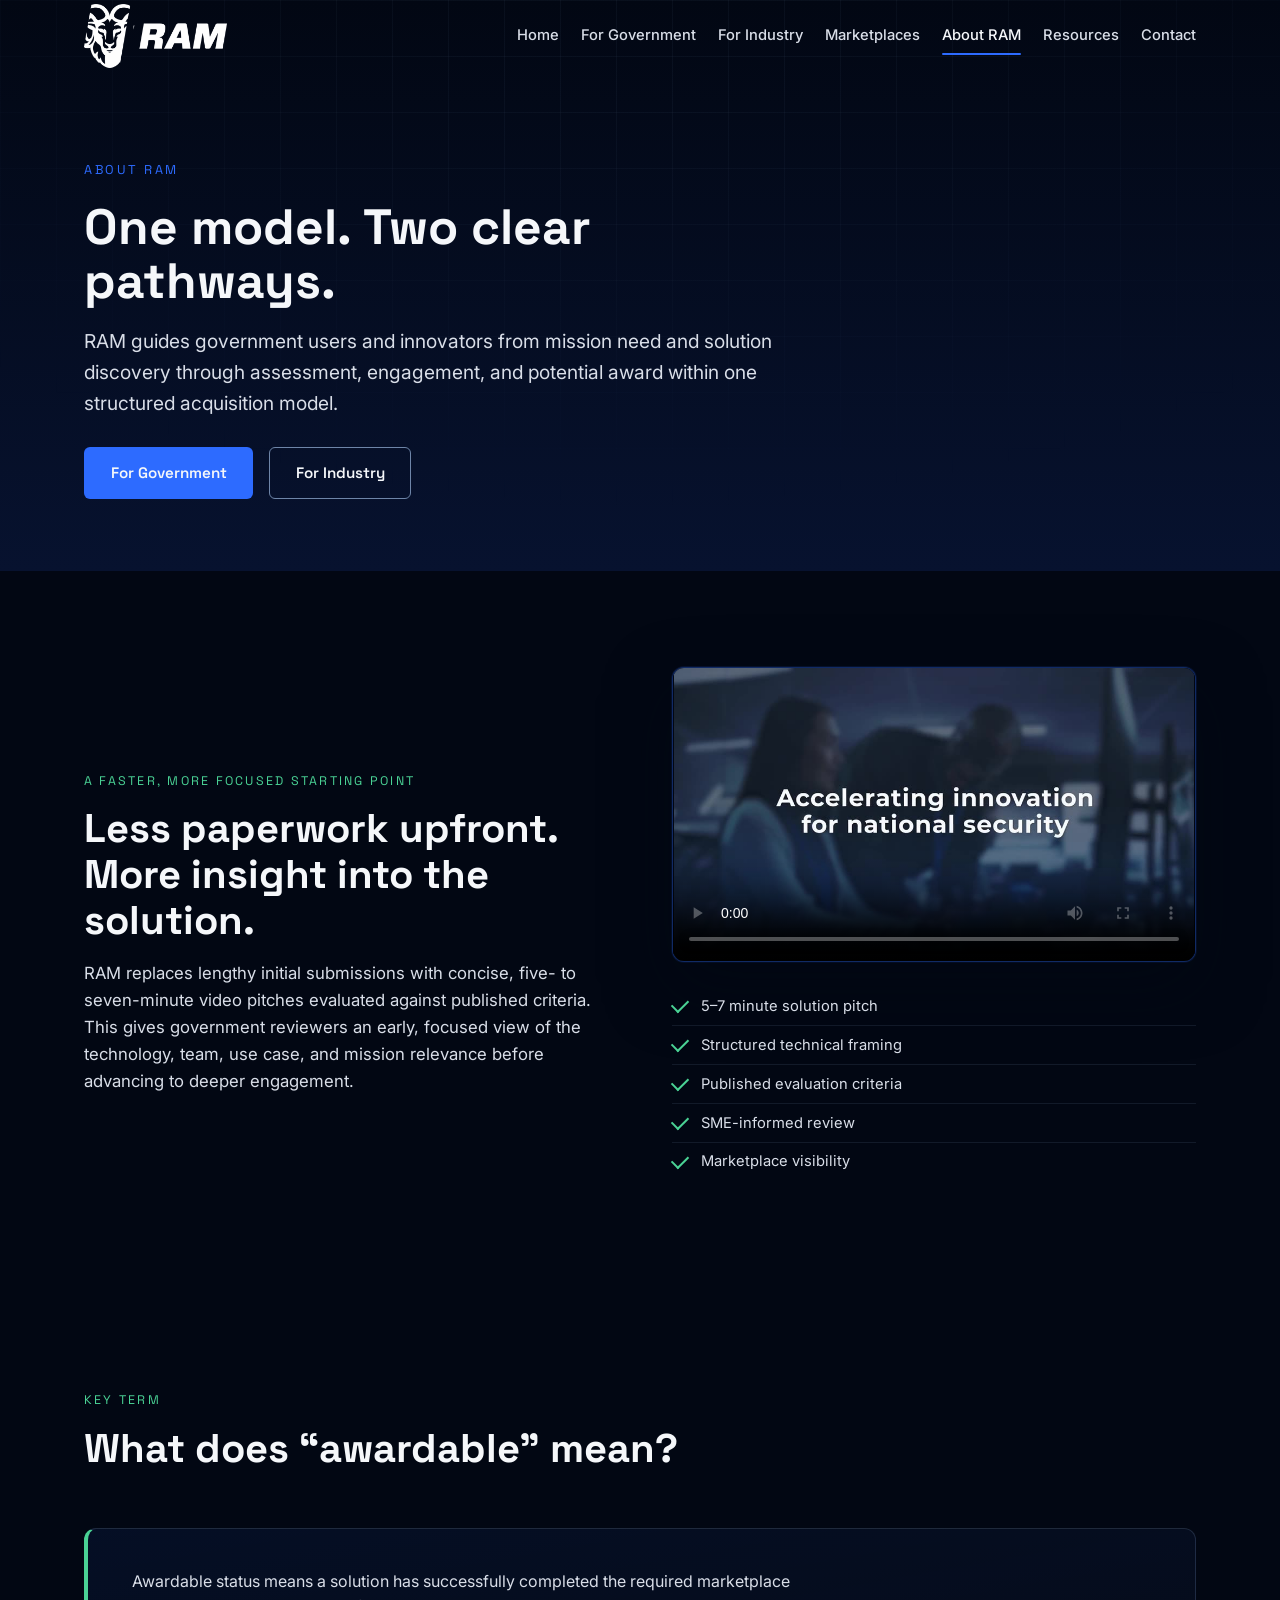
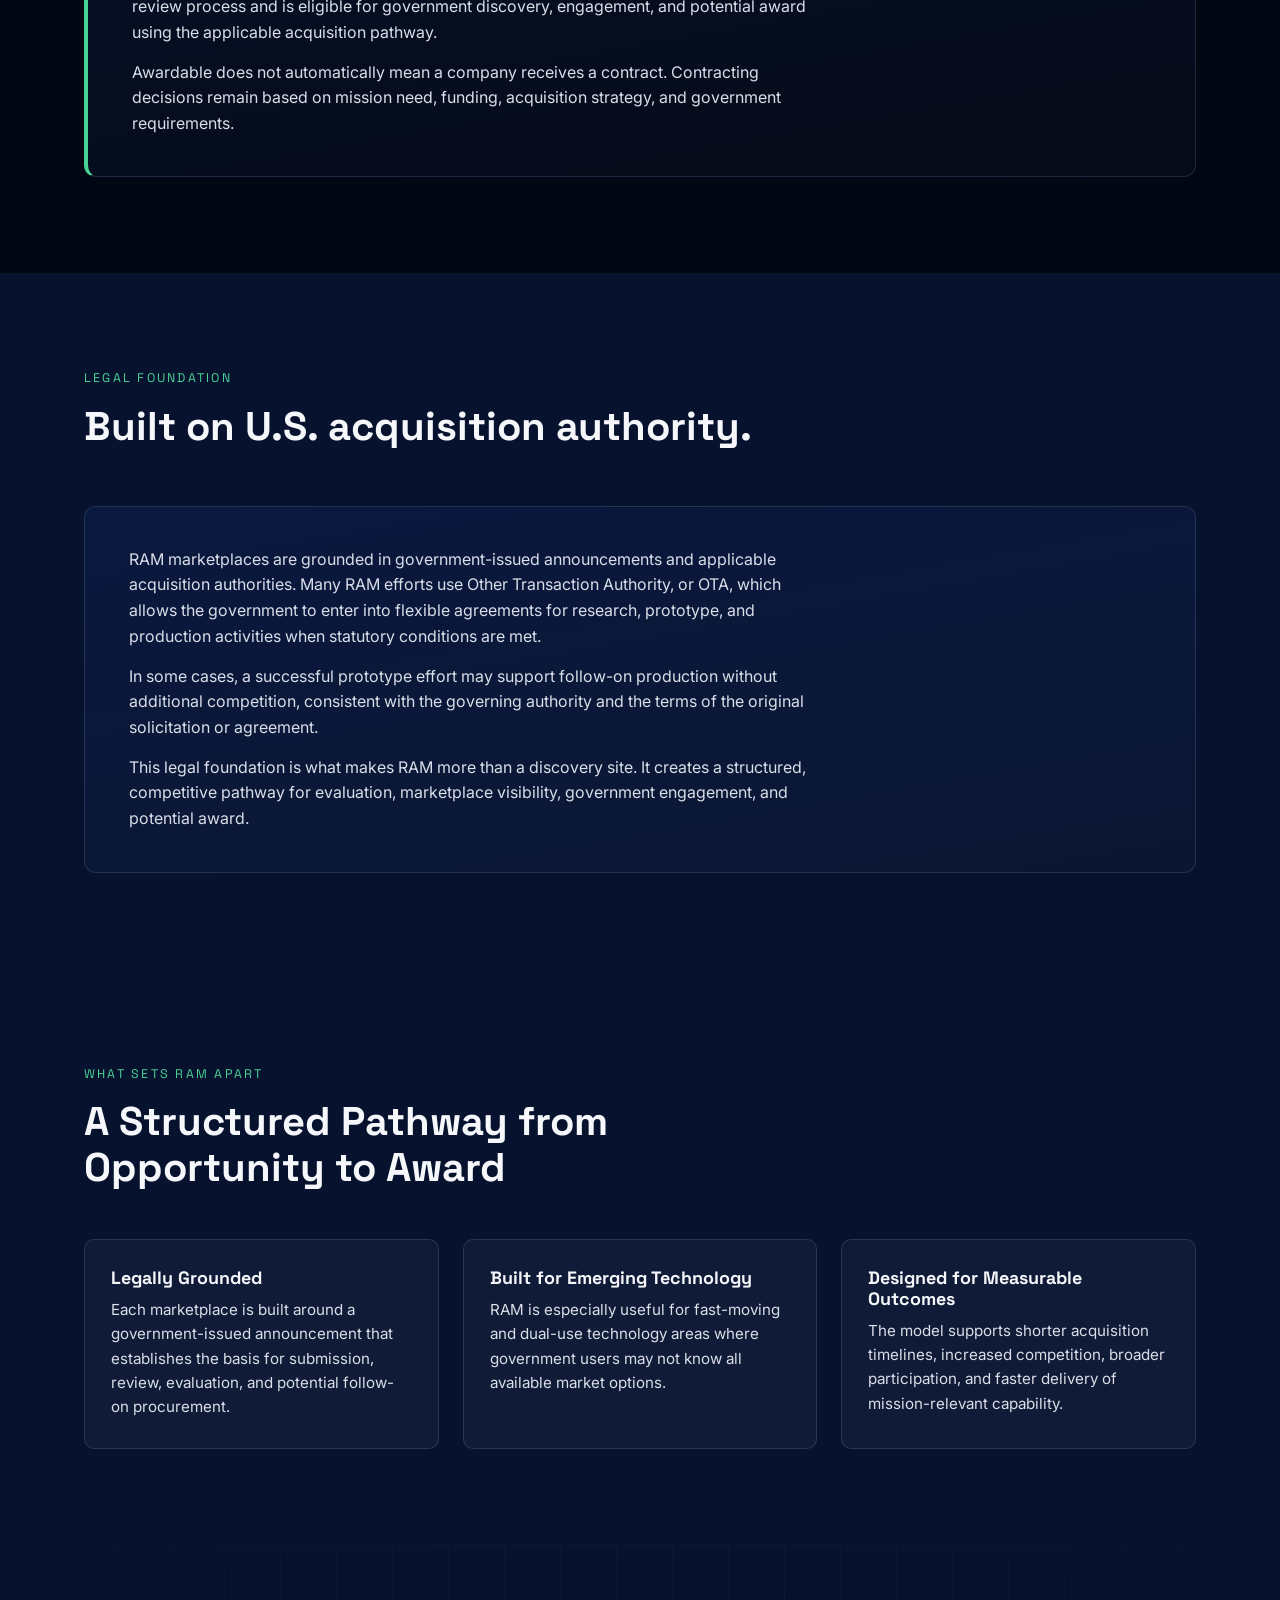
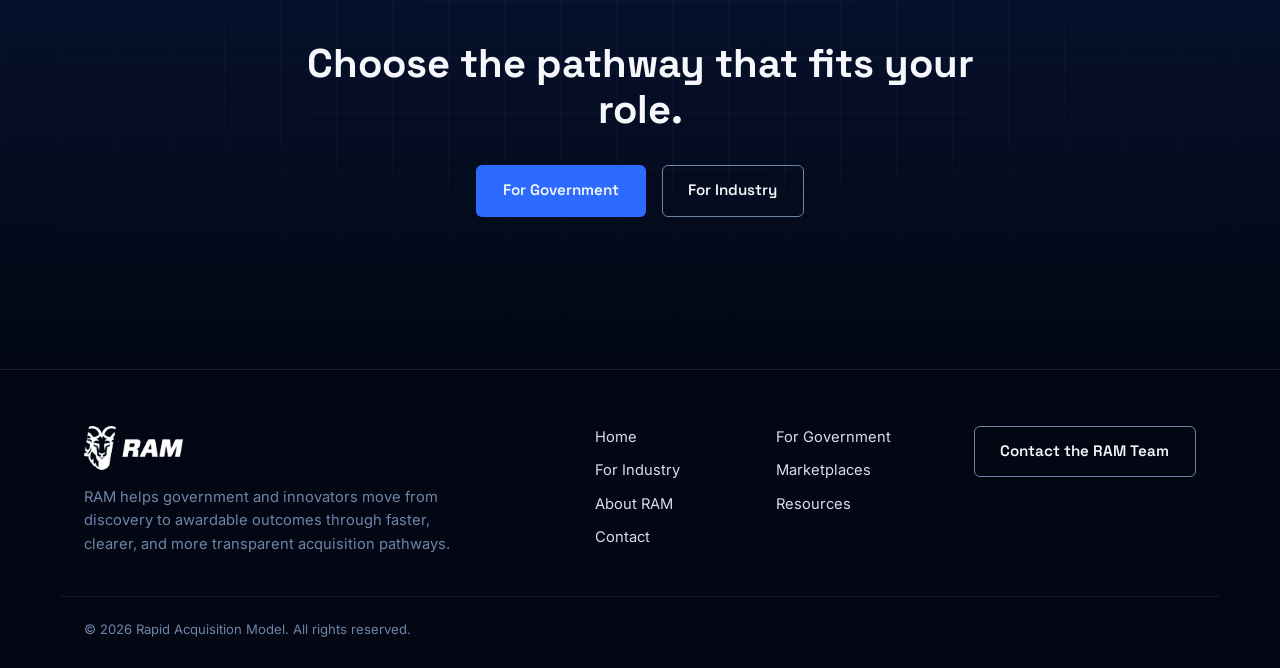
==== commit 95008712: "Embed the RAM explainer video on the About page Replaces the mock solution-submission card with the " ====
--- a/about/index.html
+++ b/about/index.html
@@ -8,7 +8,7 @@
   <link rel="preconnect" href="https://fonts.googleapis.com" />
   <link rel="preconnect" href="https://fonts.gstatic.com" crossorigin />
   <link href="https://fonts.googleapis.com/css2?family=Inter:wght@400;500;600&family=Space+Grotesk:wght@500;600;700&display=swap" rel="stylesheet" />
-  <link rel="stylesheet" href="../styles.css?v=11" />
+  <link rel="stylesheet" href="../styles.css?v=12" />
 </head>
 <body>
 
@@ -59,26 +59,23 @@
           <p class="section-body reveal">RAM replaces lengthy initial submissions with concise, five- to seven-minute video pitches evaluated against published criteria. This gives government reviewers an early, focused view of the technology, team, use case, and mission relevance before advancing to deeper engagement.</p>
         </div>
 
-        <div class="split-visual reveal" aria-label="Illustration of a video-based solution submission interface">
-          <div class="ui-card">
-            <div class="ui-card-header">
-              <span class="ui-dot"></span><span class="ui-dot"></span><span class="ui-dot"></span>
-              <span class="ui-title">Solution Submission</span>
-              <span class="ui-status">Awardable</span>
-            </div>
-            <div class="ui-video">
-              <span class="ui-play" aria-hidden="true">
-                <svg viewBox="0 0 24 24" width="22" height="22" fill="#F5F7FA"><path d="M8 5v14l11-7z"/></svg>
-              </span>
-              <span class="ui-video-label">5–7 minute solution pitch</span>
-            </div>
-            <ul class="ui-checklist">
-              <li>Structured technical framing</li>
-              <li>Published evaluation criteria</li>
-              <li>SME-informed review</li>
-              <li>Marketplace visibility</li>
-            </ul>
+        <div class="split-visual reveal">
+          <div class="video-frame">
+            <video controls preload="metadata" playsinline
+                   poster="../assets/ram-explainer-poster.jpg"
+                   aria-label="Rapid Acquisition Model explainer video">
+              <source src="../assets/ram-explainer.mp4" type="video/mp4" />
+              Your browser cannot play embedded video.
+              <a href="../assets/ram-explainer.mp4">Download the RAM explainer video</a>.
+            </video>
           </div>
+          <ul class="ui-checklist video-points">
+            <li>5–7 minute solution pitch</li>
+            <li>Structured technical framing</li>
+            <li>Published evaluation criteria</li>
+            <li>SME-informed review</li>
+            <li>Marketplace visibility</li>
+          </ul>
         </div>
       </div>
     </section>
--- a/styles.css
+++ b/styles.css
@@ -254,13 +254,18 @@
   box-shadow: 0 24px 64px rgba(2, 7, 19, 0.65), 0 0 0 1px rgba(45, 107, 255, 0.12);
 }
 
-.video-frame iframe {
+.video-frame iframe,
+.video-frame video {
   position: absolute;
   inset: 0;
   width: 100%;
   height: 100%;
   border: 0;
-}
+  background: var(--midnight);
+}
+
+/* Supporting points beneath the self-hosted explainer video */
+.video-points { margin-top: 1.6rem; margin-bottom: 0; }
 
 .video-caption {
   margin-top: 0.9rem;
@@ -443,67 +448,6 @@
 }
 
 .split-text .btn { margin-top: 1.6rem; }
-
-.ui-card {
-  background: linear-gradient(160deg, rgba(245, 247, 250, 0.06), rgba(245, 247, 250, 0.02));
-  border: 1px solid var(--card-border);
-  border-radius: 14px;
-  padding: 22px;
-  box-shadow: 0 24px 60px rgba(2, 7, 19, 0.6);
-}
-
-.ui-card-header {
-  display: flex;
-  align-items: center;
-  gap: 7px;
-  margin-bottom: 16px;
-}
-.ui-dot { width: 9px; height: 9px; border-radius: 50%; background: var(--steel); opacity: 0.5; }
-.ui-title {
-  font-family: var(--font-heading);
-  font-size: 0.85rem;
-  font-weight: 600;
-  margin-left: 8px;
-  color: var(--gray);
-}
-.ui-status {
-  margin-left: auto;
-  font-size: 0.7rem;
-  font-weight: 600;
-  letter-spacing: 0.08em;
-  text-transform: uppercase;
-  color: var(--green);
-  border: 1px solid rgba(74, 210, 149, 0.4);
-  border-radius: 999px;
-  padding: 0.25rem 0.7rem;
-}
-
-.ui-video {
-  position: relative;
-  aspect-ratio: 16 / 8;
-  border-radius: 10px;
-  background:
-    radial-gradient(circle at 30% 40%, rgba(45, 107, 255, 0.25), transparent 60%),
-    var(--navy);
-  border: 1px solid rgba(45, 107, 255, 0.25);
-  display: flex;
-  flex-direction: column;
-  align-items: center;
-  justify-content: center;
-  gap: 10px;
-  margin-bottom: 18px;
-}
-.ui-play {
-  display: inline-flex;
-  align-items: center;
-  justify-content: center;
-  width: 52px;
-  height: 52px;
-  border-radius: 50%;
-  background: rgba(45, 107, 255, 0.85);
-  padding-left: 4px;
-}
-.ui-video-label { font-size: 0.85rem; color: var(--gray); }
 
 .ui-checklist { list-style: none; margin-bottom: 18px; }
 .ui-checklist li {
@@ -526,16 +470,6 @@
   transform: rotate(-45deg);
 }
 
-.ui-tags { display: flex; flex-wrap: wrap; gap: 8px; }
-.ui-tags span {
-  font-size: 0.72rem;
-  font-weight: 600;
-  letter-spacing: 0.05em;
-  color: var(--steel);
-  border: 1px solid var(--card-border);
-  border-radius: 999px;
-  padding: 0.25rem 0.7rem;
-}
 
 /* ============ Process ============ */
 .process-layout {
